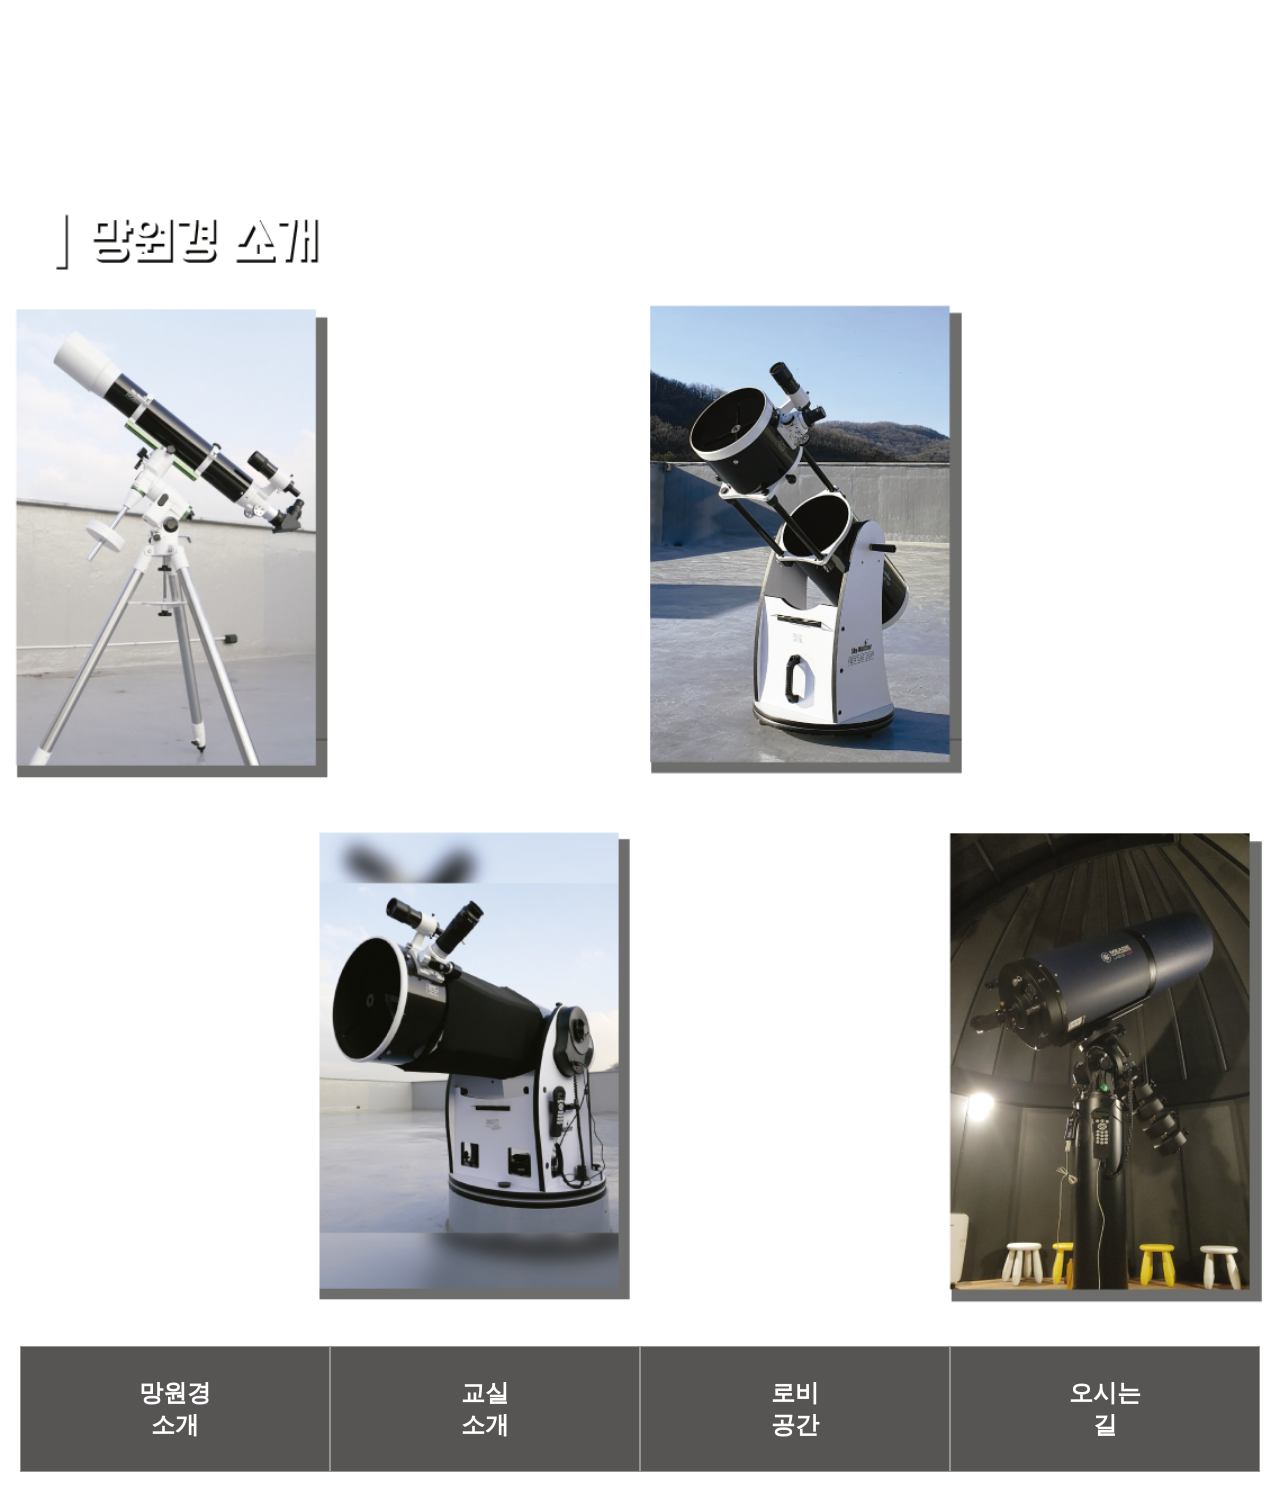
==== 천문대소개1.html @ 97d97a24 "Add files via upload" ====
<!DOCTYPE html>
<html>
<head>
  <title>웹 페이지 예시</title>
  <meta charset="utf-8">
  <meta name="viewport" content="width=device-width, initial-scale=1.0">

  <style>
    body {
        margin: 0;
        padding: 0;
        background: url('배경사진.jpg') no-repeat center center fixed;
        -webkit-background-size: cover;
        -moz-background-size: cover;
        -o-background-size: cover;
        background-size: cover;
    }
    a {
        color: white;
        text-decoration-line: none;
    }

    .container {
      display: grid;
      grid-template-rows: auto 1fr auto; /* 3개의 행을 설정: 상단, 콘텐츠, 하단 */
      min-height: 100vh; /* 화면 전체 높이로 설정 */
    }

    .header {
      padding: 20px;
      text-align: center;
      color: #fff;
      font-size: 30px;
    }

    .content {
      display: grid;
      grid-template-rows: repeat(2, 1fr);
      grid-template-columns: repeat(2, 1fr);
      gap: 20px;
      padding: 20px;
    }

    .menu {
      color: #fff;
      padding: 20px;
      text-align: center;
      justify-content: center;
      align-items: center;
      cursor: pointer;
    }

    .footer {
      display: grid;
      grid-template-columns: repeat(4, 1fr);
      color: #fff;
      padding: 20px;
      text-align: center;
      justify-content: center;
      align-items: center;
    }

    .item {
      border: 2px solid #fff;
      padding: 10px;
      font-size: 20px;
      display: inline-block;
    }
    .item2 {
      /*border: 1px solid #fff;*/
      padding: 10px;
      background-color: #2e2a2a;
      opacity: 0.8;
      border: 1px solid #7a7a7a;
      cursor: pointer;
    }
    h2 {
        color: rgb(255, 255, 255);
    }
  </style>
</head>
<body oncontextmenu="return false" ondragstart="return false" onselectstart="return false">
  <div class="container">
    <div class="header">
      <h1><a href="메인페이지6.html">안양어린이천문대</a></h1>
    </div>
    <img src="망원경소개.png" width="100%">
    <div class="footer">
      <div class="item2" onclick="location.href='천문대소개1.html'">
        <h2>망원경<br>소개</h2>
      </div>
      <div class="item2" onclick="location.href='천문대소개2.html'">
        <h2>교실<br>소개</h2>
      </div>
      <div class="item2" onclick="location.href='천문대소개3.html'">
        <h2>로비<br>공간</h2>
      </div>
      <div class="item2" onclick="location.href='천문대소개4.html'">
        <h2>오시는<br>길</h2>
      </div>
    </div>
  </div>
</body>
</html>
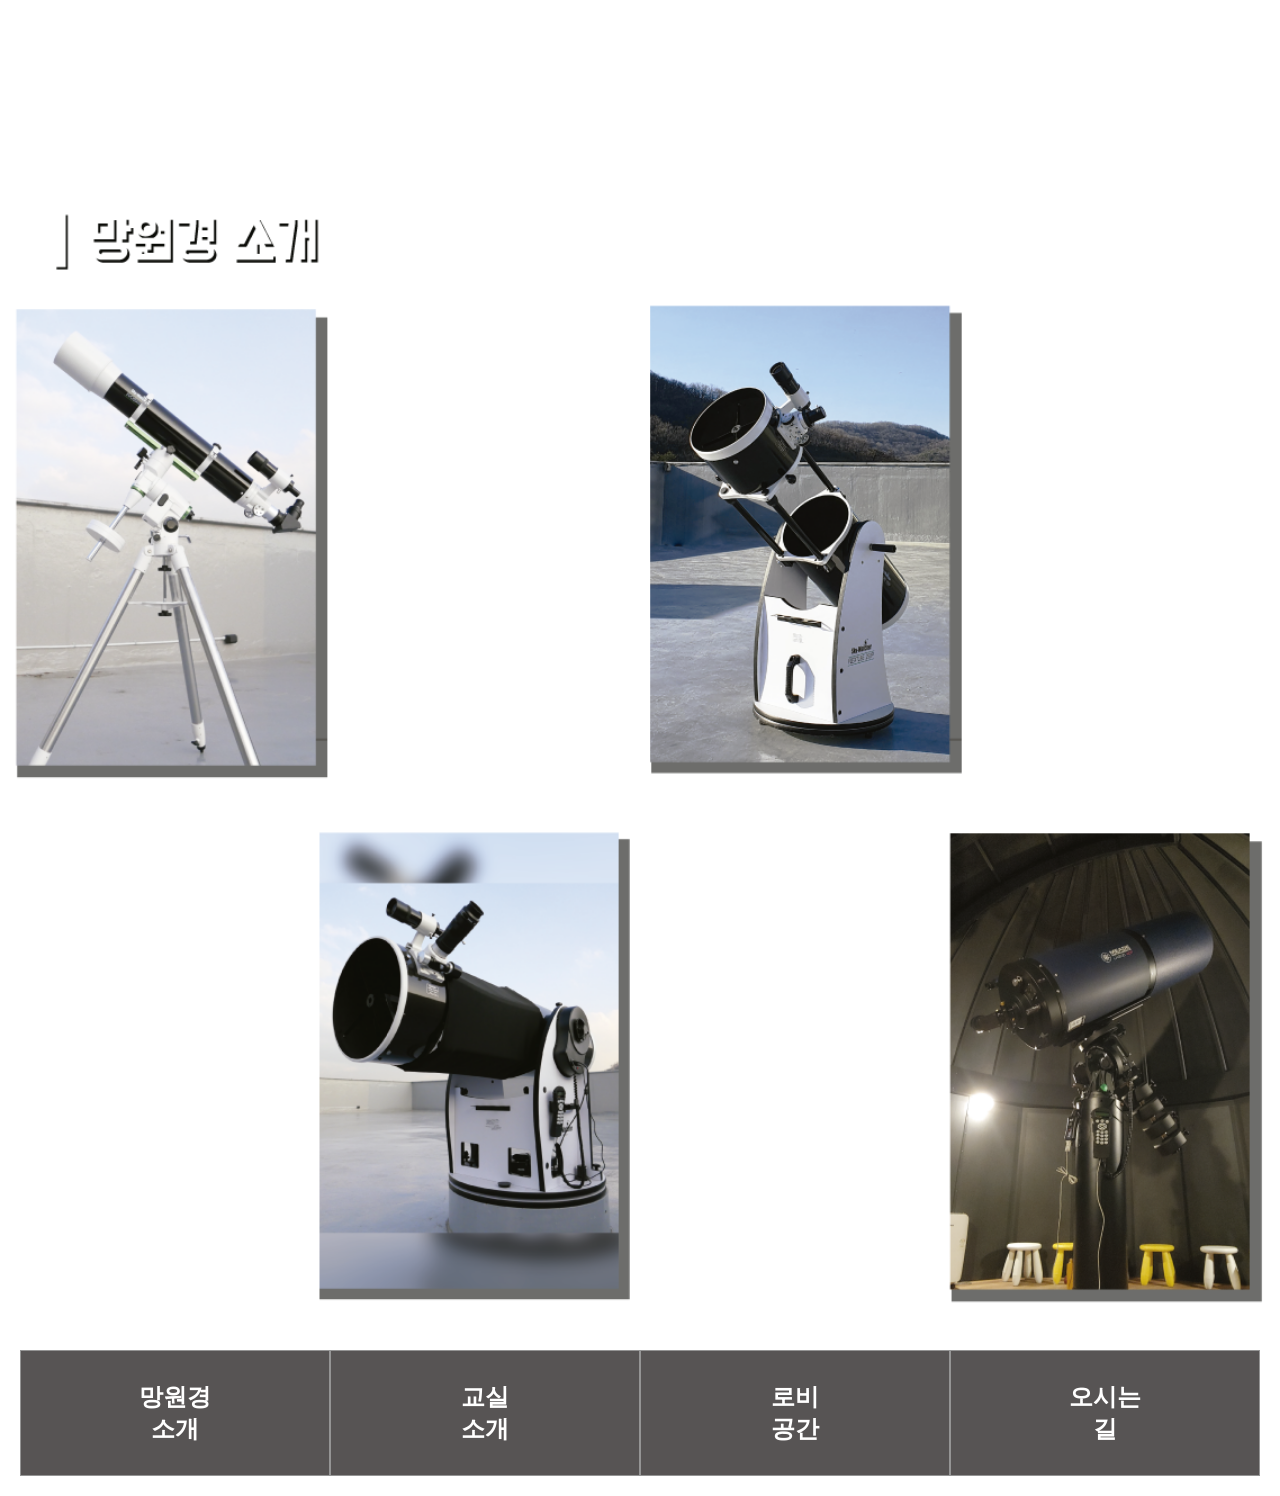
==== commit 84132681: "Add files via upload" ====
--- a/천문대소개1.html
+++ b/천문대소개1.html
@@ -82,9 +82,11 @@
 <body oncontextmenu="return false" ondragstart="return false" onselectstart="return false">
   <div class="container">
     <div class="header">
-      <h1><a href="메인페이지6.html">안양어린이천문대</a></h1>
+      <h1><a href="mainpage.html">안양어린이천문대</a></h1>
     </div>
+    <div>
     <img src="망원경소개.png" width="100%">
+    </div>
     <div class="footer">
       <div class="item2" onclick="location.href='천문대소개1.html'">
         <h2>망원경<br>소개</h2>
